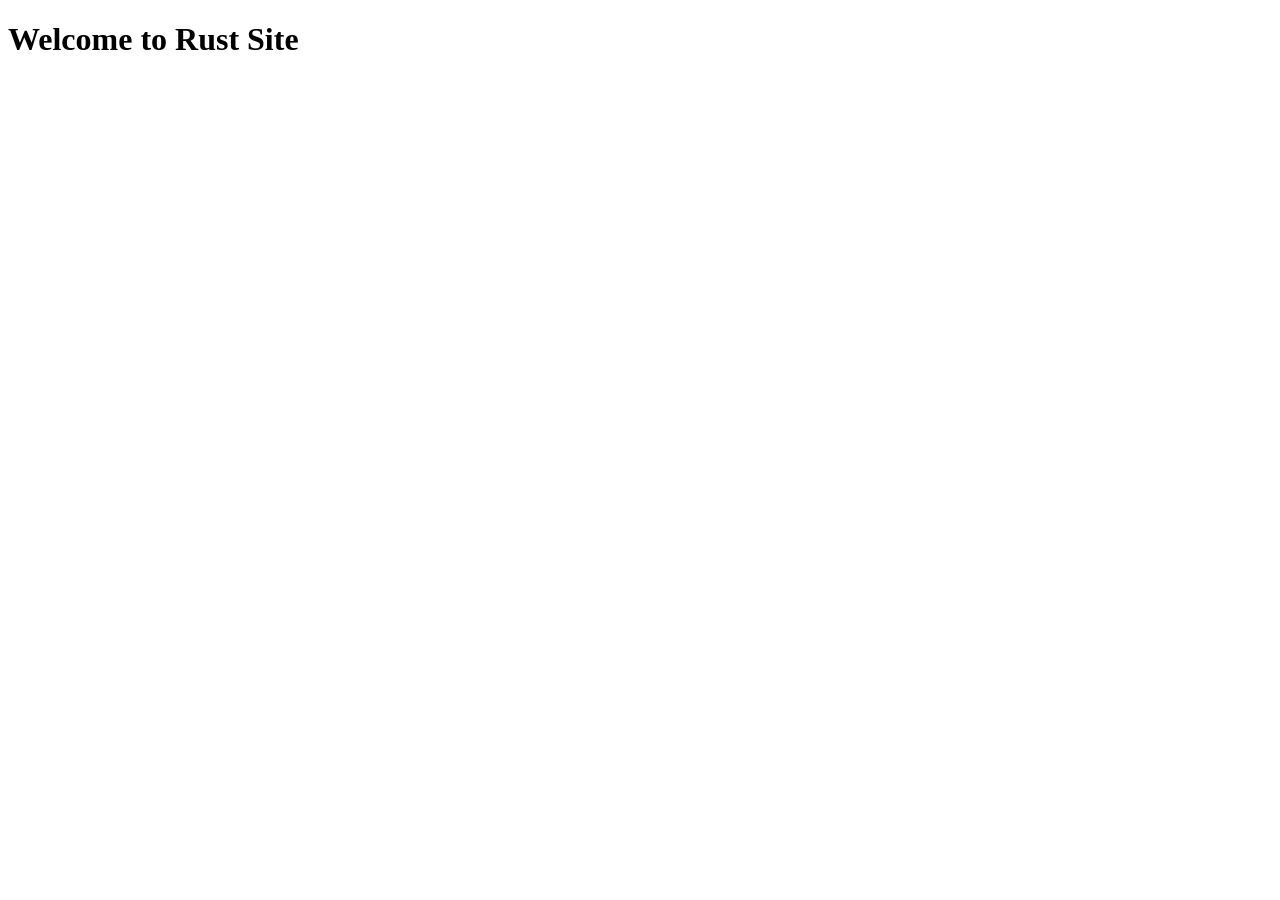
==== index.html @ d4a37353 "whatever bullshit this is" ====
<!doctype html>
<html>
    <head>
        <title>Rust Site</title>
        <link data-trunk rel="css" href="css/styles.css" />
        <link data-trunk rel="copy-dir" href="builds/" />
    </head>
    <body>
        <h1>Welcome to Rust Site</h1>
        <p></p>
    </body>
</html>
---- css/styles.css ----
h1 {
    color: blue;
}

iframe {
    width: 100%;
    height: 100%;
}
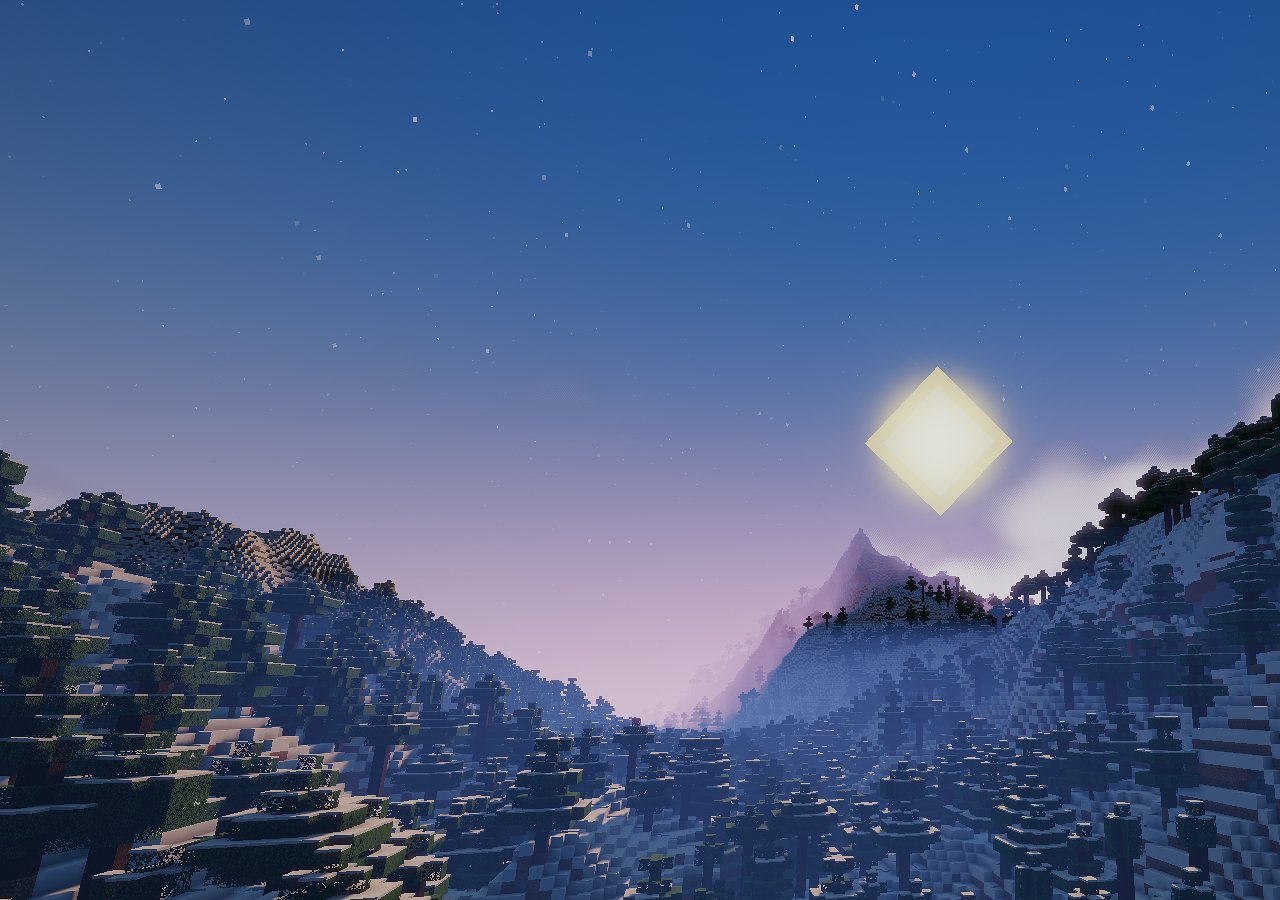
==== commit 20cb3b5e: "move stuff around and actually get somewhere" ====
--- a/index.html
+++ b/index.html
@@ -1,12 +1,10 @@
 <!doctype html>
 <html>
     <head>
-        <title>Rust Site</title>
-        <link data-trunk rel="css" href="css/styles.css" />
-        <link data-trunk rel="copy-dir" href="builds/" />
+        <title>tufflauncher</title>
+        <link data-trunk rel="copy-dir" href="assets/" />
+        <link rel="stylesheet" href="/assets/css/styles.css">
     </head>
     <body>
-        <h1>Welcome to Rust Site</h1>
-        <p></p>
     </body>
 </html>
--- a/assets/css/styles.css
+++ b/assets/css/styles.css
@@ -0,0 +1,40 @@
+@import url('https://fonts.googleapis.com/css2?family=Poppins:ital,wght@0,100;0,200;0,300;0,400;0,500;0,600;0,700;0,800;0,900;1,100;1,200;1,300;1,400;1,500;1,600;1,700;1,800;1,900&display=swap');
+
+html {
+    font-family: "Poppins", sans-serif;
+}
+
+body {
+    margin: 0;
+    background-image: url('/assets/images/background.png');
+}
+
+.hero {
+    display: flex;
+    flex-direction: column;
+    justify-content: center;
+    align-items: center;
+    height: 100vh;
+    gap: 1.5rem;
+}
+
+h1 {
+    color: white;
+    margin: 0;
+}
+
+.btn {
+    background: rgba(0, 0, 0, 0.25);
+    border-radius: 6px;
+    backdrop-filter: blur(9.5px);
+    -webkit-backdrop-filter: blur(9.5px);
+    border: none;
+    padding: 6px 90px;
+    cursor: pointer;
+    color: white;
+    font: inherit;
+    transition: background 0.2s ease;
+}
+.btn:hover {
+    background: rgba(255, 255, 255, 0.25);
+}
